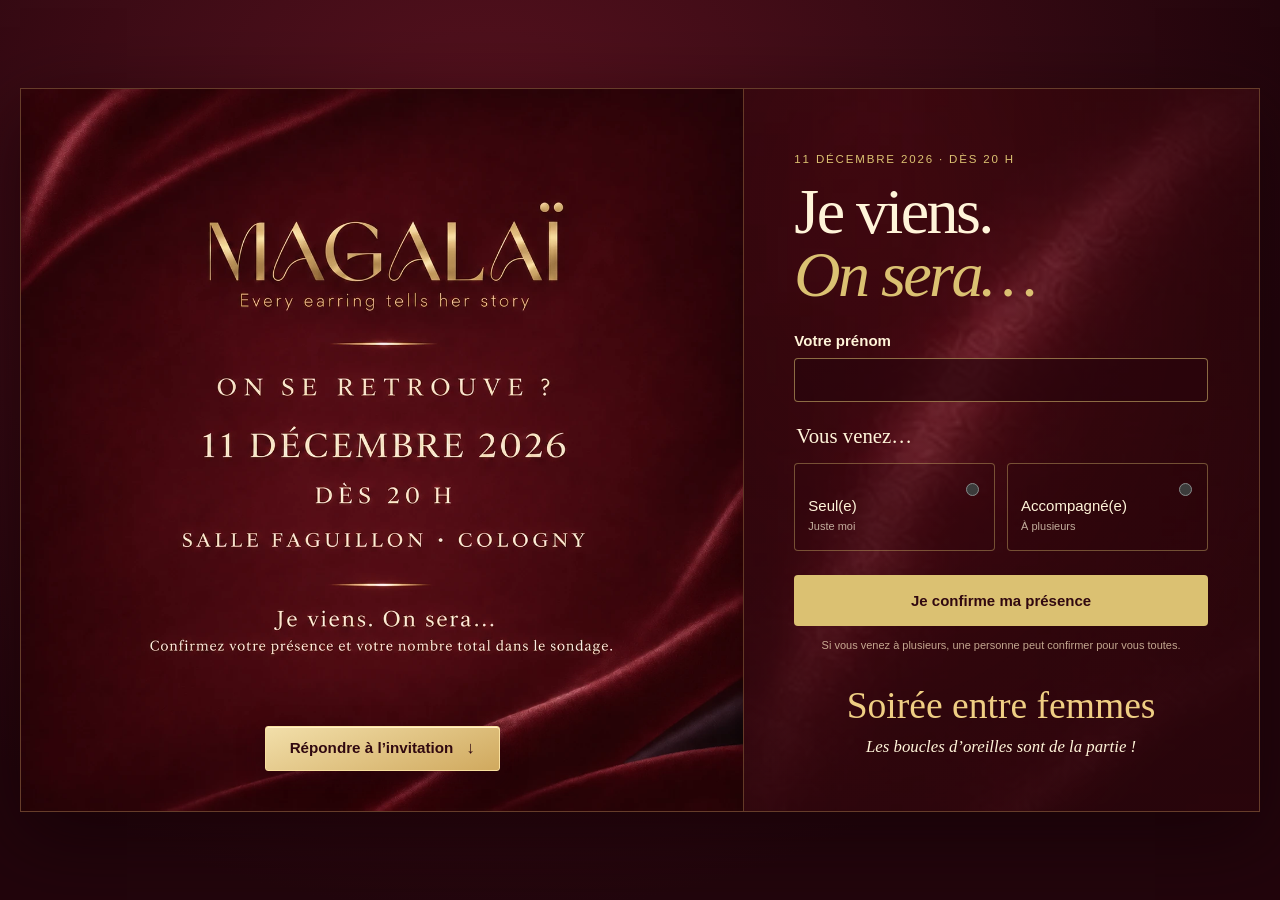
==== index.html @ 4606c88e "Add files via upload" ====
<!doctype html>
<html lang="fr">
<head>
  <meta charset="utf-8">
  <meta name="viewport" content="width=device-width, initial-scale=1">
  <meta name="robots" content="noindex,nofollow">
  <title>MAGALAÏ · On se retrouve ?</title>
  <meta name="description" content="Le 11 décembre 2026, retrouvons-nous pour la soirée MAGALAÏ. Confirmez votre présence dans l’invitation.">
  <meta property="og:title" content="MAGALAÏ · On se retrouve le 11 décembre ?">
  <meta property="og:description" content="Une soirée entre femmes. Ouvrez l’invitation et dites-nous combien vous serez.">
  <meta property="og:image" content="https://magaligator.github.io/Magali/invitation/apercu.jpg">
  <meta property="og:image:alt" content="Invitation MAGALAÏ sur velours bordeaux">
  <link rel="stylesheet" href="style.css?v=5">
  <link rel="stylesheet" href="invitation.css?v=5">
</head>
<body>
  <main class="invitation">
    <section class="cover" aria-label="Invitation MAGALAÏ">
      <img class="carton" src="carton.webp" width="1254" height="1254" alt="MAGALAÏ. On se retrouve ? 11 décembre 2026 dès 20 h, salle Faguillon à Cologny.">
      <div class="velvet-curtains" aria-hidden="true"></div>
      <div class="cover-action">
        <a class="open-rsvp" href="#reponse">Répondre à l’invitation <span aria-hidden="true">↓</span></a>
      </div>
    </section>
    <section class="response" id="reponse" tabindex="-1" aria-labelledby="rsvp-title">
      <div class="response-inner">
        <p class="event">11 DÉCEMBRE 2026 · DÈS 20 H</p>
        <h1 id="rsvp-title">Je viens.<br><em>On sera…</em></h1>
        <form action="https://formsubmit.co/9e48bf6c6c76c807bedd6e3ba9511df9" method="POST" id="rsvp"><input type="hidden" name="_subject" value="MAGALAÏ — Nouvelle confirmation de présence"><input type="hidden" name="_template" value="table"><input type="hidden" name="_next" value="https://magaligator.github.io/Magali/invitation/merci.html"><input type="text" name="_honey" class="trap" tabindex="-1" autocomplete="off" aria-hidden="true"><input type="hidden" name="Nombre total de personnes" id="total" value="1"><div class="first-name"><label for="first-name">Votre prénom</label><input id="first-name" name="Prénom" type="text" autocomplete="given-name" maxlength="80" required></div><fieldset><legend>Vous venez…</legend><div class="choices"><label class="choice"><input type="radio" name="Présence" value="Seul(e)" required><span>Seul(e)</span><small>Juste moi</small></label><label class="choice"><input type="radio" name="Présence" value="Accompagné(e)" required><span>Accompagné(e)</span><small>À plusieurs</small></label></div></fieldset>

<div id="group" hidden><label for="count">Combien serez-vous au total ?</label><p class="hint">Vous compris(e).</p><input id="count" type="number" min="2" max="50" step="1" value="2" inputmode="numeric" disabled></div>
<button type="submit">Je confirme ma présence</button><p class="note">Si vous venez à plusieurs, une personne peut confirmer pour vous toutes.</p><div id="feedback" role="status" aria-live="polite" tabindex="-1" hidden></div></form>
        <aside class="girls-night" aria-label="À propos de la soirée">
        <p class="girls-night-title">Soirée entre femmes</p>
        <p>Les boucles d’oreilles sont de la partie !</p>
        </aside>

      </div>
    </section>
  </main>
  <script src="app.js?v=3"></script>
  <script src="invitation.js"></script>
</body>
</html>
---- style.css ----
:root{color-scheme:light;--wine:#5a0b16;--cream:#faf5ec;--gold:#dbc172}*{box-sizing:border-box}body{margin:0;background:#eee5d9;color:var(--wine);font-family:Arial,sans-serif;padding:32px 16px}main{max-width:520px;margin:auto;background:var(--cream);box-shadow:0 20px 80px #38101912}header{background:#570c19;padding:20px 18px 22px;text-align:center;overflow:hidden}.logo{width:320px;max-width:100%;height:82px;position:relative;margin:auto;overflow:hidden}.logo img{position:absolute;width:510px;max-width:none;height:510px;top:-204px;left:calc(50% - 265px)}.signature{font-size:12px;letter-spacing:1.6px;color:var(--gold);margin:5px 0 0}.content{padding:35px 36px 22px}.eyebrow{font-size:10px;letter-spacing:2.4px}h1{font-family:Georgia,serif;font-size:65px;font-weight:400;line-height:.96;letter-spacing:-3px;margin:23px 0}h1 span{font-style:italic;color:#8a1826}.date{font-size:15px;font-weight:600;margin:0 0 7px}.location{font-size:13px;margin:0;color:#79555a}.line{height:1px;width:58px;background:#baa05c;margin:27px 0}fieldset{border:0;padding:0;margin:0}legend{font-family:Georgia,serif;font-size:25px;margin-bottom:15px}.choices{display:grid;grid-template-columns:1fr 1fr;gap:12px}.choice{position:relative;display:flex;flex-direction:column;border:1px solid #d8c9c4;padding:18px 13px;cursor:pointer;border-radius:4px;transition:.18s}.choice input{position:absolute;top:16px;right:12px;accent-color:var(--wine)}.choice span{font-size:15px;margin-top:15px}.choice small{font-size:11px;margin-top:6px;opacity:.7}.choice:has(input:checked){border-color:var(--wine);background:#f1e6e3;box-shadow:inset 0 0 0 1px var(--wine)}.choice:has(input:focus-visible){outline:3px solid #c5a45f;outline-offset:3px}#group{margin:23px 0 0}#group label{font-size:15px;font-weight:600}.hint{font-size:12px;margin:6px 0 11px;color:#79555a}#count{width:100%;padding:12px;font:20px Georgia,serif;color:var(--wine);border:1px solid #cbb7ae;border-radius:4px;background:white}button{display:flex;justify-content:space-between;align-items:center;width:100%;margin-top:24px;padding:17px;background:var(--wine);color:var(--cream);border:0;border-radius:4px;font-size:15px;cursor:pointer}button:hover{background:#7b1525}button:focus-visible{outline:3px solid #b79c55;outline-offset:3px}button span{font-size:21px}.note{text-align:center;font-size:11px;color:#79555a;margin:13px 0 0}.privacy{text-align:center;font-size:10px;line-height:1.7;color:#8a7274;margin:26px 0 0}footer{border-top:1px solid #e3d8ca;padding:19px;text-align:center;font:italic 18px Georgia,serif;color:#967942}.trap{display:none}.success{font-size:18px;line-height:1.6}.back{color:var(--wine)}@media(max-width:540px){body{padding:0}main{min-height:100svh;box-shadow:none}.content{padding:30px 25px 22px}h1{font-size:62px}header{padding-top:13px;padding-bottom:18px}}
[hidden]{display:none!important}button:disabled{opacity:.65;cursor:wait}.feedback{margin:20px 0 0;padding:23px 20px;border:1px solid #dbc172;border-radius:4px;background:#f1ebe0;line-height:1.6;font-size:14px}.feedback h2{font:28px/1.15 Georgia,serif;margin:0 0 18px}.feedback p{margin:12px 0}.feedback .recap{font-weight:600;border-top:1px solid #d7c6a3;padding-top:14px}.error-message{background:#f5e4e3;border-color:#a73d48}.feedback:focus{outline:2px solid #b79c55;outline-offset:4px}

.first-name {
  display: grid;
  gap: .55rem;
  margin-bottom: 1.4rem;
}
.first-name label {
  font-size: .94rem;
  font-weight: 600;
}
.first-name input {
  box-sizing: border-box;
  width: 100%;
  min-height: 44px;
  padding: .65rem .8rem;
  border: 1px solid #b28a6e;
  border-radius: 4px;
  background: #fff9eb;
  color: #4b0c17;
  font: inherit;
  font-size: 16px;
}
.first-name input:focus-visible {
  outline: 2px solid #b89143;
  outline-offset: 2px;
}
aside.girls-night {
  width: 100%;
  margin: 1.35rem auto 0;
  padding: .7rem 0 0;
  color: inherit;
  text-align: center;
}
.girls-night p { margin: 0; }
.girls-night .girls-night-title {
  color: var(--girls-night-title-color, #5c0a18);
  font: 500 clamp(1.65rem, 4vw, 2.35rem)/1.15 Georgia, serif;
  margin-bottom: .5rem;
}
.girls-night p + p { font: italic 1.05rem/1.4 Georgia, serif; }
---- invitation.css ----
:root {
  --champagne: #dbc172;
  --ivory: #fff4d9;
  background: #22050c;
  color-scheme: dark;
  scroll-behavior: smooth;
}
body {
  background: radial-gradient(ellipse at 38% 18%, #56111e, #22050c 72%);
  color: var(--ivory);
  padding: 0;
  min-height: 100vh;
  display: grid;
  place-items: center;
}
.invitation {
  width: min(100%, 1240px);
  max-width: none;
  min-height: 0;
  display: grid;
  grid-template-columns: 1.4fr 1fr;
  border: 1px solid #dbc17238;
  background: #340911;
}
.cover {
  display: grid;
  isolation: isolate;
  overflow: hidden;
  background: #430b17;
}
.carton, .cover-action, .cover::after { grid-area: 1 / 1; }
.carton {
  width: 100%;
  height: auto;
  align-self: center;
  display: block;
  animation: reveal 1.1s cubic-bezier(.2,.7,.2,1) both;
}
@keyframes reveal {
  from { opacity: .55; transform: scale(1.025); }
  to { opacity: 1; transform: scale(1); }
}
.cover-action {
  align-self: end;
  justify-self: center;
  z-index: 2;
  margin: 0 .5rem clamp(.8rem, 3.1vw, 2.8rem);
}
.open-rsvp {
  display: inline-flex;
  align-items: center;
  gap: .8rem;
  padding: .65rem 1rem;
  border-radius: 3px;
  background: #380812eb;
  border: 1px solid #dbc172a6;
  color: var(--ivory);
  text-decoration: none;
  font: 600 clamp(.82rem, 2.9vw, .95rem)/1.35 Arial, sans-serif;
}
.open-rsvp:hover { background: #691827; }
.response {
  display: grid;
  place-items: center;
  padding: clamp(1.5rem, 4vw, 3.75rem);
  background: radial-gradient(ellipse at 0 0, #611728, #340911 75%);
}
.response:focus { outline: 0; }
.response-inner { width: 100%; max-width: 420px; }
.event { color: var(--champagne); font-size: .72rem; letter-spacing: .16em; }
h1 {
  color: var(--ivory);
  margin: 1rem 0 1.6rem;
  font: 400 clamp(2.4rem, 5vw, 4.3rem)/.98 Georgia, serif;
  letter-spacing: -.04em;
}
h1 em { color: var(--champagne); }
legend { font-size: 1.3rem; }
.choice { color: var(--ivory); border-color: #dbc17266; background: #fff4d908; }
.choice:has(input:checked) { border-color: var(--champagne); background: #dbc17226; box-shadow: inset 0 0 0 1px #dbc17280; }
.choice input { accent-color: var(--champagne); }
button[type="submit"] { background: var(--champagne); color: #310910; font-weight: 700; justify-content: center; }
button[type="submit"]:hover { background: #edda9d; }
.note, .hint, .privacy { color: #f5debdbd; }
#count { color-scheme: light; }
.feedback { color: #4b0c17; }
.answer-visible { animation: settle .45s ease-out both; }
#group:not([hidden]) { animation: settle .24s ease-out both; }
@keyframes settle {
  from { transform: translateY(10px); opacity: .55; }
  to { transform: translateY(0); opacity: 1; }
}
.open-rsvp:focus-visible { outline: 2px solid var(--ivory); outline-offset: 4px; }
@media(max-width: 780px) {
  .invitation { grid-template-columns: 1fr; max-width: 620px; }
  .response { padding: 2rem 1.35rem 2.5rem; scroll-margin-top: .25rem; border-top: 1px solid #dbc17260; }
  .cover-action { margin-bottom: 3.4%; }
}
@media (prefers-reduced-motion: reduce) {
  :root { scroll-behavior: auto; }
  *, *::before, *::after { animation: none !important; }
}
.cover::after {
  content: "";
  pointer-events: none;
  z-index: 1;
  background: linear-gradient(112deg, transparent 43%, #ffe3a512 48%, #fff1ce23 50%, #ffe3a515 52%, transparent 57%);
  mix-blend-mode: screen;
  transform: translateX(135%);
  animation: light-pass 1.8s .15s ease-out both;
}
@keyframes light-pass {
  from { transform: translateX(-135%); }
  to { transform: translateX(135%); }
}

/* Texture sampled from the unlettered upper-left edge of the invitation. */
.invitation {
  margin-block: clamp(.8rem, 2.5vw, 2.5rem);
  width: min(calc(100% - 1.5rem), 1240px);
  border-color: #b8935260;
  box-shadow: 0 24px 70px #140106aa;
}
.cover { position: relative; }
.velvet-curtains {
  position: absolute;
  inset: 0;
  z-index: 3;
  pointer-events: none;
}
.velvet-curtains::before,
.velvet-curtains::after {
  content: "";
  position: absolute;
  inset-block: 0;
  width: 51%;
  background:
    linear-gradient(90deg, #20040bac, transparent 40%, #7c23305c 75%, #26040b6e),
    url("carton.webp") left top / max(2300px, 700%) auto;
  box-shadow: 0 0 36px #10010794;
  will-change: transform;
}
.velvet-curtains::before {
  left: 0;
  transform-origin: left center;
  animation: curtain-left .95s cubic-bezier(.6,0,.25,1) .045s both;
}
.velvet-curtains::after {
  right: 0;
  transform-origin: right center;
  animation: curtain-right .95s cubic-bezier(.6,0,.25,1) .045s both;
}
@keyframes curtain-left {
  from { transform: translateX(0); }
  to { transform: translateX(-112%) scaleX(.75); }
}
@keyframes curtain-right {
  from { transform: translateX(0); }
  to { transform: translateX(112%) scaleX(.75); }
}
.carton { animation-duration: 1.25s; }
.cover::after { animation-delay: .55s; }
.cover-action { z-index: 4; }
.open-rsvp {
  min-height: 44px;
  padding-inline: clamp(.9rem, 2.4vw, 1.5rem);
  background: linear-gradient(160deg, #f2dfaa, #d0a95e);
  border-color: #f8df9e;
  color: #310910;
  box-shadow: 0 8px 24px #20010c85, inset 0 1px #fff1c6;
  transition: transform .22s ease;
}
.open-rsvp:hover { background: #f4deab; transform: translateY(-2px); }
.open-rsvp span { font-size: 1.1em; }
.response {
  position: relative;
  isolation: isolate;
  overflow: hidden;
  background:
    radial-gradient(ellipse at 25% 18%, #6014214d, #28050be6 83%),
    url("carton.webp") left top / max(2500px, 690%) auto;
}
.response::before {
  content: "";
  position: absolute;
  inset: 0;
  z-index: -1;
  border-inline-start: 1px solid #b893525e;
  pointer-events: none;
}
.answer-visible { animation: settle .58s cubic-bezier(.2,.7,.2,1) both; }
.choice { background: #2c070c47; }
.feedback.success-message {
  border-color: var(--champagne);
  background: linear-gradient(145deg, #f8edd3, #f0dfb9);
}
@media (max-width: 780px) {
  .invitation { margin-block: 0; width: 100%; }
  .response::before { border-inline-start: 0; }
  .cover-action { margin-bottom: 3.5%; }
}
@media (prefers-reduced-motion: reduce) {
  .velvet-curtains { display: none; }
  .open-rsvp { transition: none; }
  .open-rsvp:hover { transform: none; }
}

.response .first-name input {
  background: #29050cb0;
  color: var(--ivory);
  border-color: #dbc1728c;
}

.invitation .girls-night { --girls-night-title-color: #efce83; }
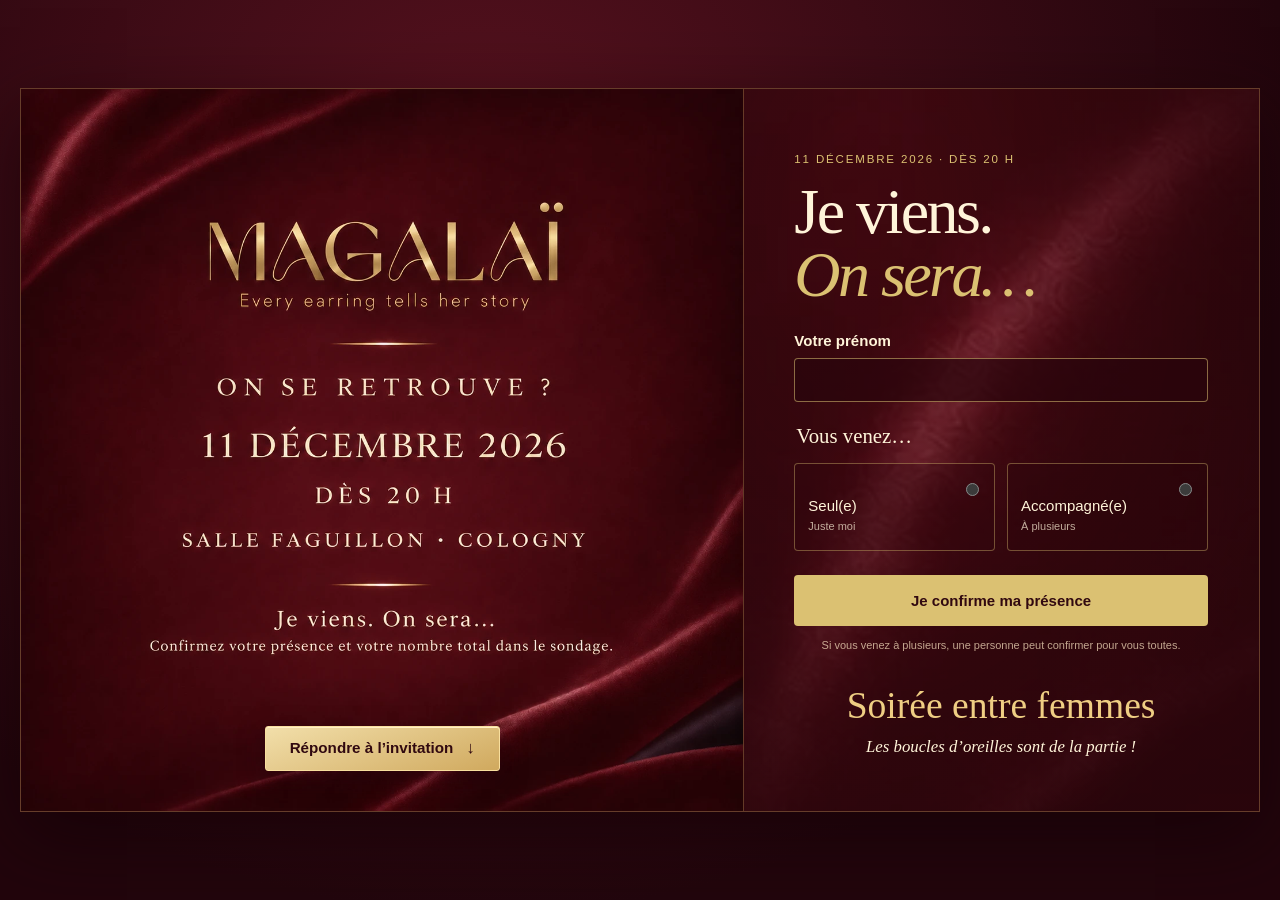
==== commit d070a5c0: "Add files via upload" ====
--- a/index.html
+++ b/index.html
@@ -6,10 +6,15 @@
   <meta name="robots" content="noindex,nofollow">
   <title>MAGALAÏ · On se retrouve ?</title>
   <meta name="description" content="Le 11 décembre 2026, retrouvons-nous pour la soirée MAGALAÏ. Confirmez votre présence dans l’invitation.">
-  <meta property="og:title" content="MAGALAÏ · On se retrouve le 11 décembre ?">
-  <meta property="og:description" content="Une soirée entre femmes. Ouvrez l’invitation et dites-nous combien vous serez.">
-  <meta property="og:image" content="https://magaligator.github.io/Magali/invitation/apercu.jpg">
-  <meta property="og:image:alt" content="Invitation MAGALAÏ sur velours bordeaux">
+  <meta property="og:type" content="website">
+  <meta property="og:url" content="https://magaligator.github.io/MAGALAI-rsvp/">
+  <meta property="og:title" content="MAGALAÏ · Sondage de présence">
+  <meta property="og:description" content="On se retrouve le 11 décembre ? Confirmez votre présence et dites-moi combien vous serez.">
+  <meta property="og:image" content="https://magaligator.github.io/MAGALAI-rsvp/apercu-magalai-logo.jpg">
+  <meta property="og:image:type" content="image/jpeg">
+  <meta property="og:image:width" content="1200">
+  <meta property="og:image:height" content="630">
+  <meta property="og:image:alt" content="Logo MAGALAÏ doré sur velours bordeaux. Every earring tells her story. On se retrouve ? Sondage de présence.">
   <link rel="stylesheet" href="style.css?v=5">
   <link rel="stylesheet" href="invitation.css?v=5">
 </head>
